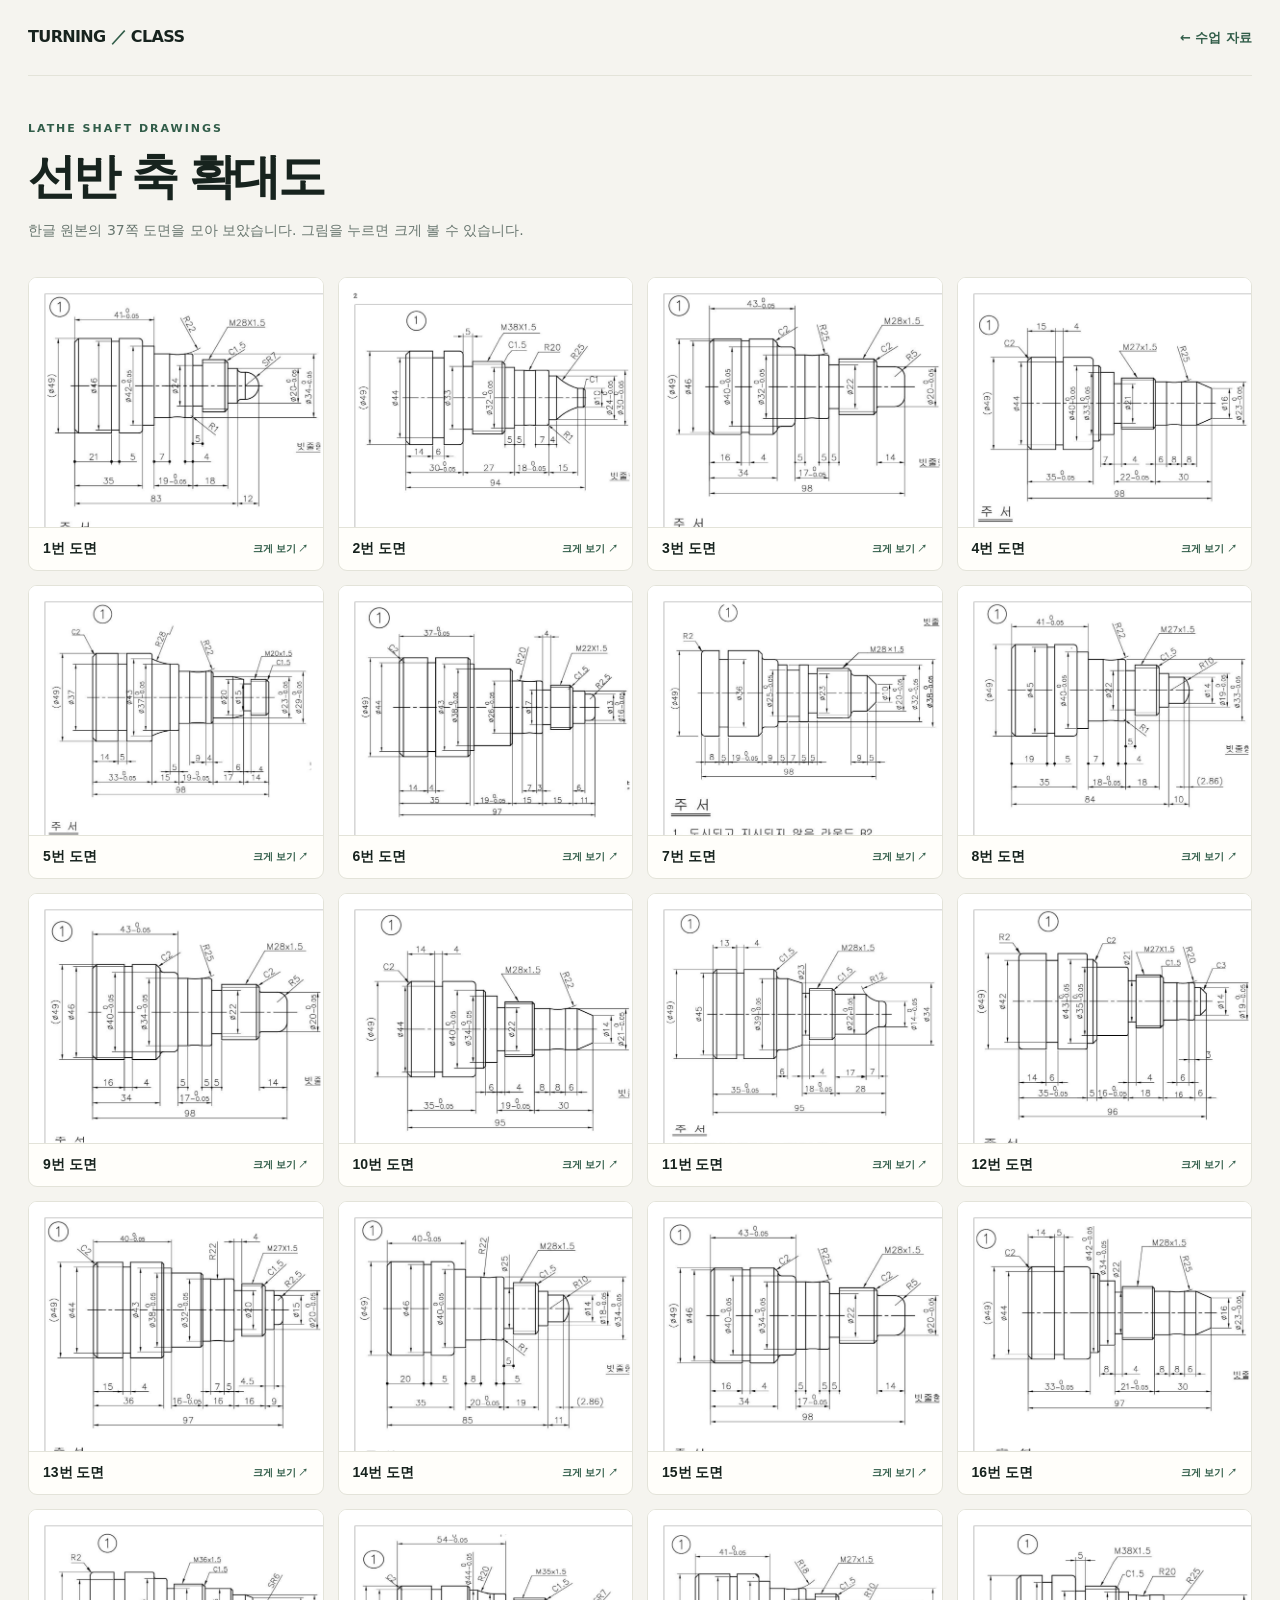
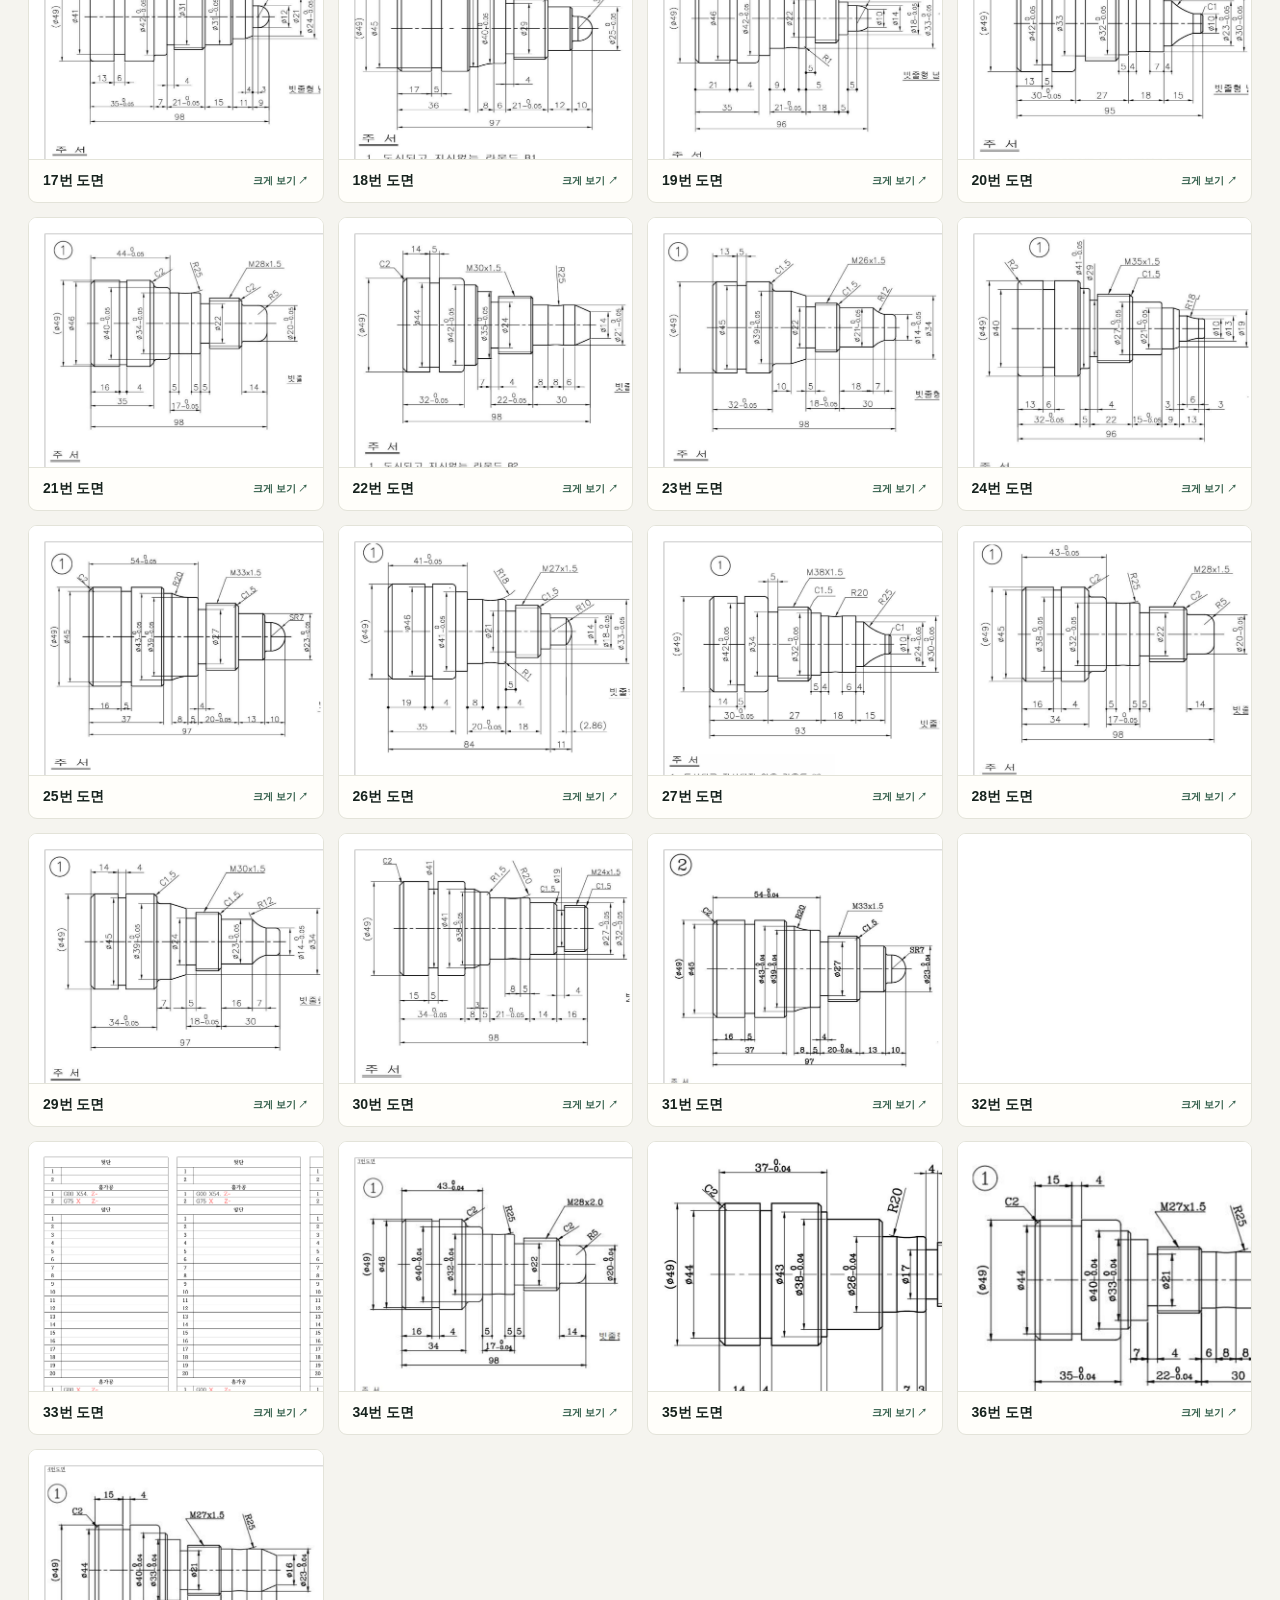
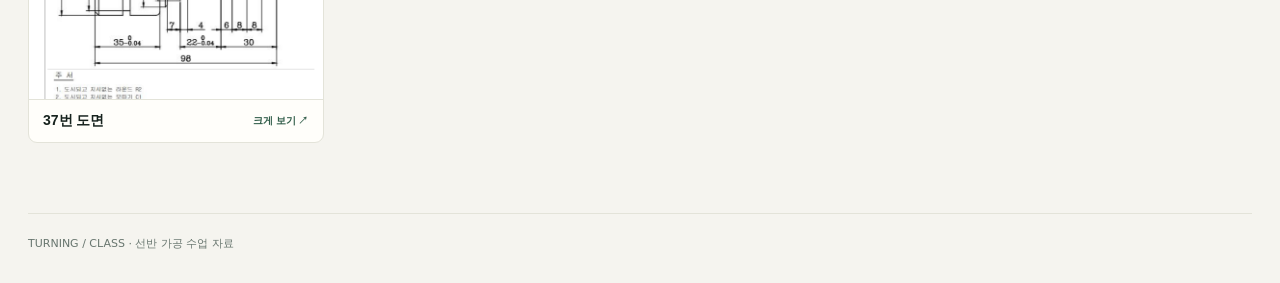
==== axis-drawing-gallery.html @ d21a0120 "Publish lathe shaft drawing gallery" ====
<!doctype html>
<html lang="ko">
<head>
<meta charset="utf-8"><meta name="viewport" content="width=device-width,initial-scale=1"><meta name="theme-color" content="#14251f">
<title>선반 축 확대도 | TURNING CLASS</title>
<style>
:root{--ink:#17231e;--muted:#68766f;--paper:#f5f4ef;--card:#fffefa;--line:#e3e3d9;--green:#315d49;--lime:#c9df8a}*{box-sizing:border-box}body{margin:0;background:var(--paper);color:var(--ink);font-family:Inter,"Pretendard","Noto Sans KR",system-ui,sans-serif}.shell{max-width:1280px;margin:auto;padding:0 28px}a{color:inherit;text-decoration:none}.topbar{height:76px;border-bottom:1px solid var(--line);display:flex;align-items:center;justify-content:space-between}.brand{font-weight:800;letter-spacing:-.04em}.brand b{color:var(--green)}.back{font-size:13px;color:var(--green);font-weight:700}.intro{padding:46px 0 26px}.eyebrow{font-size:11px;letter-spacing:.18em;text-transform:uppercase;font-weight:800;color:var(--green)}h1{font-size:clamp(32px,5vw,48px);letter-spacing:-.07em;margin:10px 0}.intro p{color:var(--muted);font-size:14px;line-height:1.7;margin:0}.gallery{display:grid;grid-template-columns:repeat(4,minmax(0,1fr));gap:14px;padding:8px 0 70px}.item{border:1px solid var(--line);background:var(--card);border-radius:9px;overflow:hidden;cursor:pointer;text-align:left;color:inherit;padding:0;transition:.18s}.item:hover{transform:translateY(-3px);border-color:#9eae9d;box-shadow:0 8px 22px #192d2010}.thumb{height:250px;display:grid;place-items:center;background:#fff;border-bottom:1px solid var(--line);overflow:hidden}.thumb img{width:100%;height:100%;object-fit:contain}.label{display:flex;justify-content:space-between;align-items:center;padding:12px 14px}.label strong{font-size:14px}.label span{font-size:10px;color:var(--green);font-weight:750}.modal{position:fixed;inset:0;background:#101814ed;display:none;align-items:center;justify-content:center;padding:24px;z-index:10}.modal.open{display:flex}.modal img{max-width:min(96vw,1500px);max-height:88vh;object-fit:contain;background:white;border-radius:4px}.close{position:absolute;top:18px;right:24px;border:1px solid #ffffff66;background:transparent;color:white;border-radius:50%;width:42px;height:42px;font-size:22px;cursor:pointer}.caption{position:absolute;bottom:12px;color:white;font-size:13px}.footer{border-top:1px solid var(--line);padding:22px 0 32px;color:var(--muted);font-size:11px}@media(max-width:900px){.gallery{grid-template-columns:repeat(3,minmax(0,1fr))}}@media(max-width:620px){.shell{padding:0 16px}.topbar{height:64px}.gallery{grid-template-columns:repeat(2,minmax(0,1fr));gap:9px}.thumb{height:190px}.intro{padding-top:34px}.modal{padding:12px}}
</style>
</head><body><div class="shell"><header class="topbar"><a class="brand" href="index.html">TURNING <b>／</b> CLASS</a><a class="back" href="index.html#learn">← 수업 자료</a></header><main><section class="intro"><div class="eyebrow">Lathe shaft drawings</div><h1>선반 축 확대도</h1><p>한글 원본의 37쪽 도면을 모아 보았습니다. 그림을 누르면 크게 볼 수 있습니다.</p></section><section class="gallery" id="gallery" aria-label="선반 축 확대도 모음"></section></main><footer class="footer">TURNING / CLASS · 선반 가공 수업 자료</footer></div><div class="modal" id="modal" role="dialog" aria-modal="true" aria-label="확대 도면"><button class="close" id="close" aria-label="닫기">×</button><img id="large" alt=""><div class="caption" id="caption"></div></div>
<script>
const gallery=document.getElementById('gallery'),modal=document.getElementById('modal'),large=document.getElementById('large'),caption=document.getElementById('caption');
for(let n=1;n<=37;n++){const number=String(n).padStart(2,'0'),src=`axis-drawing-${number}.png`,button=document.createElement('button');button.className='item';button.type='button';button.setAttribute('aria-label',`${n}번 축 확대도 크게 보기`);button.innerHTML=`<div class="thumb"><img src="${src}" alt="${n}번 선반 축 확대도" loading="lazy"></div><div class="label"><strong>${n}번 도면</strong><span>크게 보기 ↗</span></div>`;button.addEventListener('click',()=>{large.src=src;large.alt=`${n}번 선반 축 확대도`;caption.textContent=`${n}번 선반 축 확대도`;modal.classList.add('open');document.getElementById('close').focus()});gallery.appendChild(button)}
function closeModal(){modal.classList.remove('open');large.src=''}document.getElementById('close').addEventListener('click',closeModal);modal.addEventListener('click',e=>{if(e.target===modal)closeModal()});document.addEventListener('keydown',e=>{if(e.key==='Escape')closeModal()});
</script></body></html>
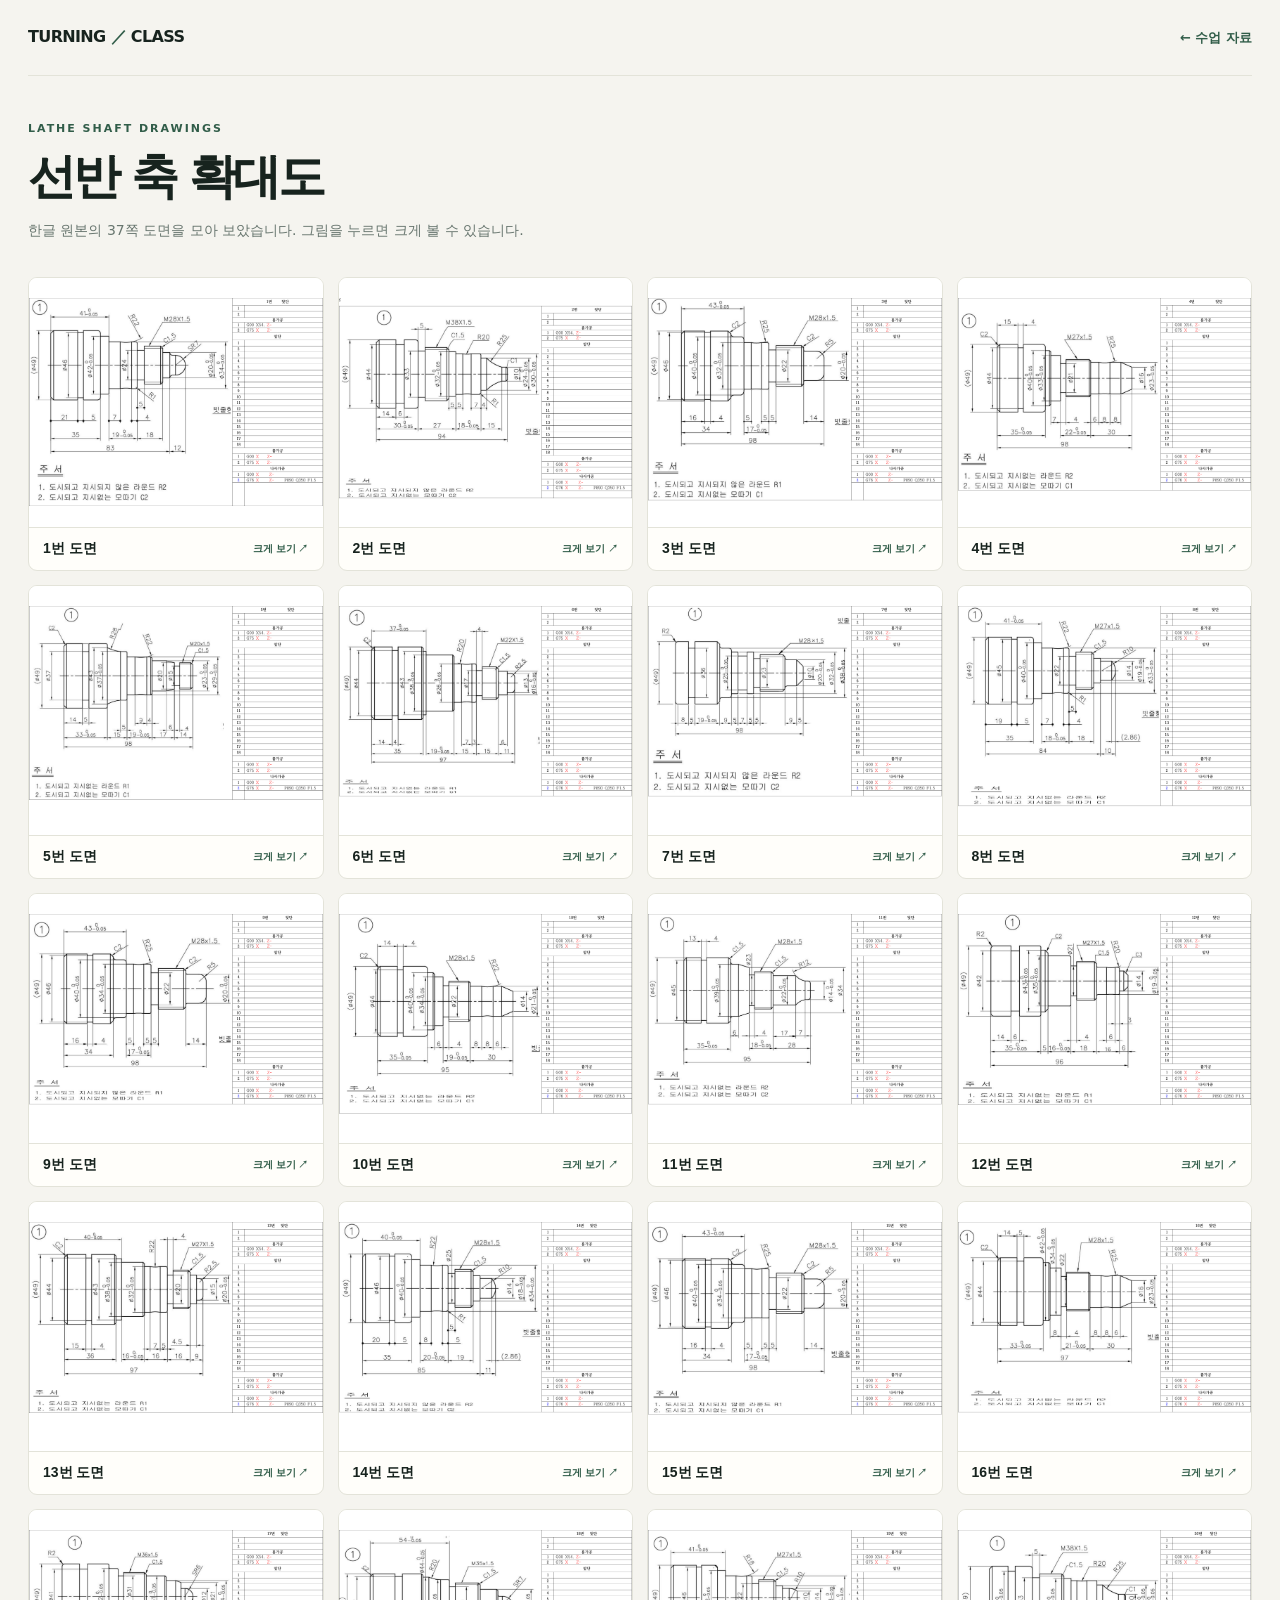
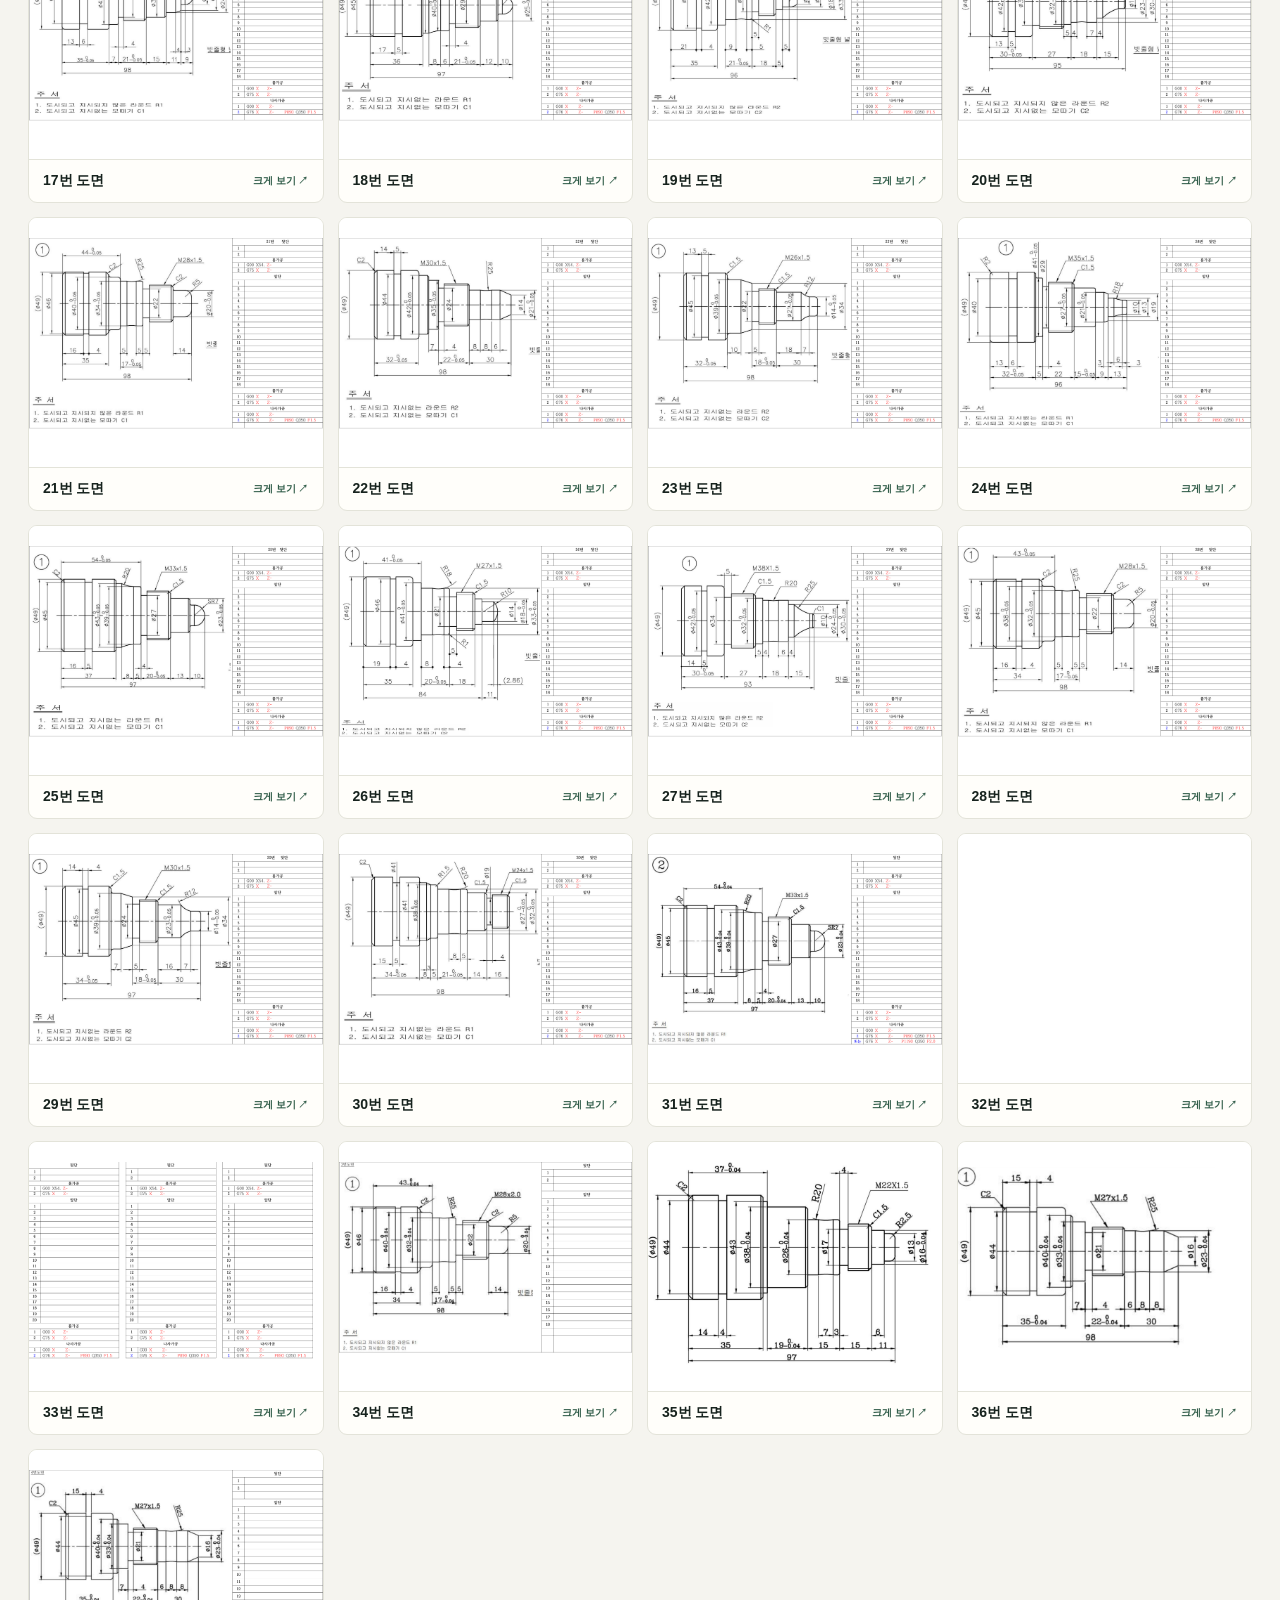
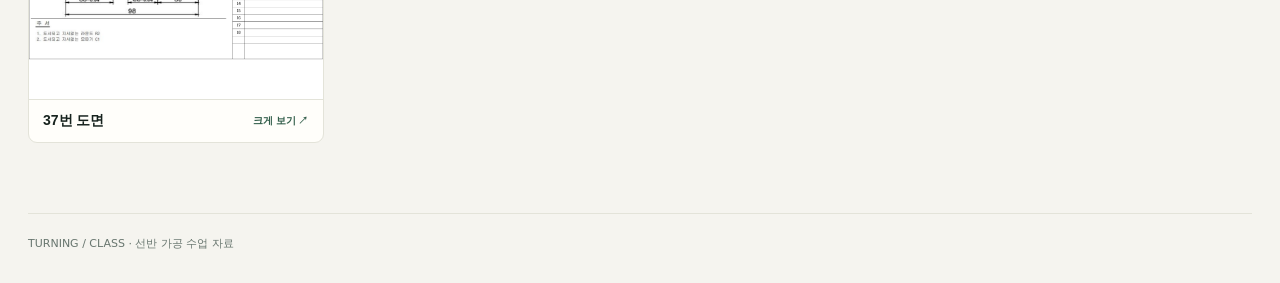
==== commit 792aab97: "Refresh full shaft drawing page images" ====
--- a/axis-drawing-gallery.html
+++ b/axis-drawing-gallery.html
@@ -9,6 +9,7 @@
 </head><body><div class="shell"><header class="topbar"><a class="brand" href="index.html">TURNING <b>／</b> CLASS</a><a class="back" href="index.html#learn">← 수업 자료</a></header><main><section class="intro"><div class="eyebrow">Lathe shaft drawings</div><h1>선반 축 확대도</h1><p>한글 원본의 37쪽 도면을 모아 보았습니다. 그림을 누르면 크게 볼 수 있습니다.</p></section><section class="gallery" id="gallery" aria-label="선반 축 확대도 모음"></section></main><footer class="footer">TURNING / CLASS · 선반 가공 수업 자료</footer></div><div class="modal" id="modal" role="dialog" aria-modal="true" aria-label="확대 도면"><button class="close" id="close" aria-label="닫기">×</button><img id="large" alt=""><div class="caption" id="caption"></div></div>
 <script>
 const gallery=document.getElementById('gallery'),modal=document.getElementById('modal'),large=document.getElementById('large'),caption=document.getElementById('caption');
-for(let n=1;n<=37;n++){const number=String(n).padStart(2,'0'),src=`axis-drawing-${number}.png`,button=document.createElement('button');button.className='item';button.type='button';button.setAttribute('aria-label',`${n}번 축 확대도 크게 보기`);button.innerHTML=`<div class="thumb"><img src="${src}" alt="${n}번 선반 축 확대도" loading="lazy"></div><div class="label"><strong>${n}번 도면</strong><span>크게 보기 ↗</span></div>`;button.addEventListener('click',()=>{large.src=src;large.alt=`${n}번 선반 축 확대도`;caption.textContent=`${n}번 선반 축 확대도`;modal.classList.add('open');document.getElementById('close').focus()});gallery.appendChild(button)}
+for(let n=1;n<=37;n++){const number=String(n).padStart(2,'0'),src=`axis-sheet-${number}.png`,button=document.createElement('button');button.className='item';button.type='button';button.setAttribute('aria-label',`${n}번 축 확대도 크게 보기`);button.innerHTML=`<div class="thumb"><img src="${src}" alt="${n}번 선반 축 확대도" loading="lazy"></div><div class="label"><strong>${n}번 도면</strong><span>크게 보기 ↗</span></div>`;button.addEventListener('click',()=>{large.src=src;large.alt=`${n}번 선반 축 확대도`;caption.textContent=`${n}번 선반 축 확대도`;modal.classList.add('open');document.getElementById('close').focus()});gallery.appendChild(button)}
 function closeModal(){modal.classList.remove('open');large.src=''}document.getElementById('close').addEventListener('click',closeModal);modal.addEventListener('click',e=>{if(e.target===modal)closeModal()});document.addEventListener('keydown',e=>{if(e.key==='Escape')closeModal()});
 </script></body></html>
+
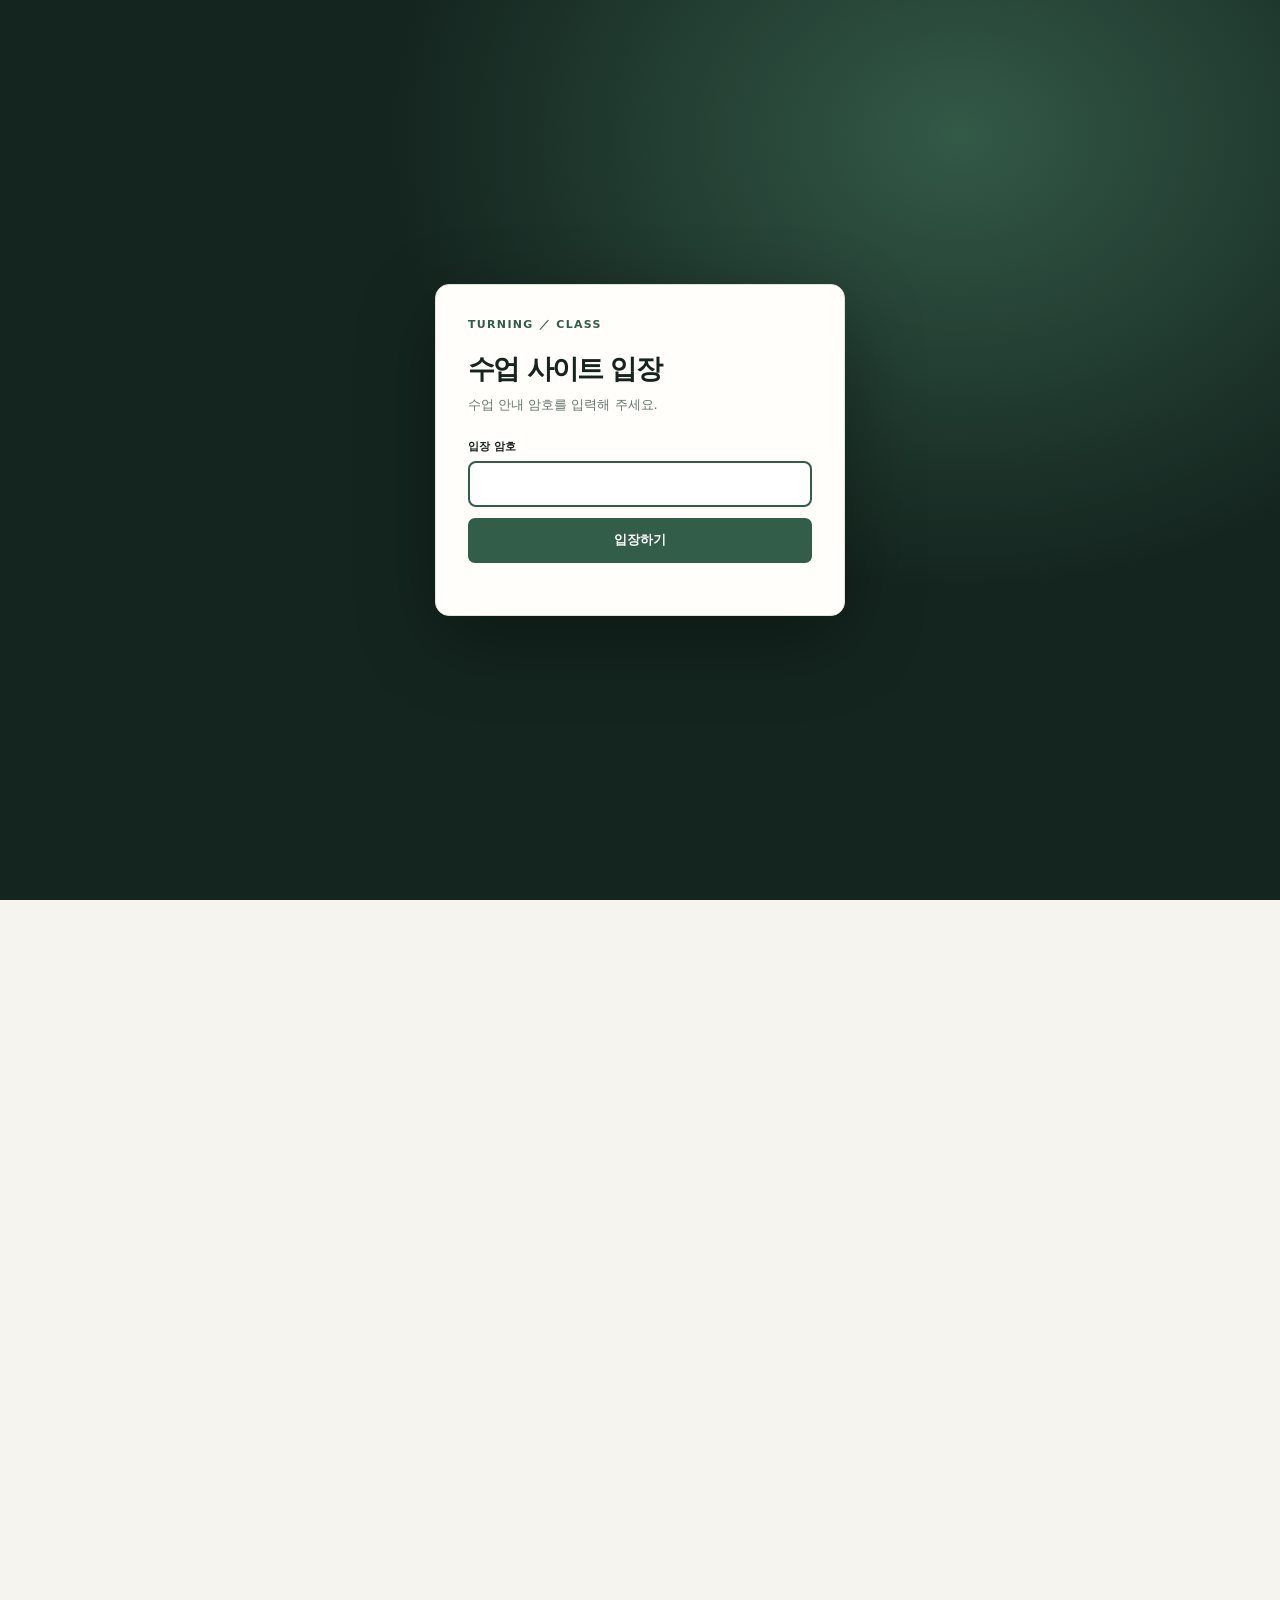
==== commit b4c3dd34: "Add classroom entry prompt and crop practice drawings" ====
--- a/axis-drawing-gallery.html
+++ b/axis-drawing-gallery.html
@@ -6,10 +6,11 @@
 <style>
 :root{--ink:#17231e;--muted:#68766f;--paper:#f5f4ef;--card:#fffefa;--line:#e3e3d9;--green:#315d49;--lime:#c9df8a}*{box-sizing:border-box}body{margin:0;background:var(--paper);color:var(--ink);font-family:Inter,"Pretendard","Noto Sans KR",system-ui,sans-serif}.shell{max-width:1280px;margin:auto;padding:0 28px}a{color:inherit;text-decoration:none}.topbar{height:76px;border-bottom:1px solid var(--line);display:flex;align-items:center;justify-content:space-between}.brand{font-weight:800;letter-spacing:-.04em}.brand b{color:var(--green)}.back{font-size:13px;color:var(--green);font-weight:700}.intro{padding:46px 0 26px}.eyebrow{font-size:11px;letter-spacing:.18em;text-transform:uppercase;font-weight:800;color:var(--green)}h1{font-size:clamp(32px,5vw,48px);letter-spacing:-.07em;margin:10px 0}.intro p{color:var(--muted);font-size:14px;line-height:1.7;margin:0}.gallery{display:grid;grid-template-columns:repeat(4,minmax(0,1fr));gap:14px;padding:8px 0 70px}.item{border:1px solid var(--line);background:var(--card);border-radius:9px;overflow:hidden;cursor:pointer;text-align:left;color:inherit;padding:0;transition:.18s}.item:hover{transform:translateY(-3px);border-color:#9eae9d;box-shadow:0 8px 22px #192d2010}.thumb{height:250px;display:grid;place-items:center;background:#fff;border-bottom:1px solid var(--line);overflow:hidden}.thumb img{width:100%;height:100%;object-fit:contain}.label{display:flex;justify-content:space-between;align-items:center;padding:12px 14px}.label strong{font-size:14px}.label span{font-size:10px;color:var(--green);font-weight:750}.modal{position:fixed;inset:0;background:#101814ed;display:none;align-items:center;justify-content:center;padding:24px;z-index:10}.modal.open{display:flex}.modal img{max-width:min(96vw,1500px);max-height:88vh;object-fit:contain;background:white;border-radius:4px}.close{position:absolute;top:18px;right:24px;border:1px solid #ffffff66;background:transparent;color:white;border-radius:50%;width:42px;height:42px;font-size:22px;cursor:pointer}.caption{position:absolute;bottom:12px;color:white;font-size:13px}.footer{border-top:1px solid var(--line);padding:22px 0 32px;color:var(--muted);font-size:11px}@media(max-width:900px){.gallery{grid-template-columns:repeat(3,minmax(0,1fr))}}@media(max-width:620px){.shell{padding:0 16px}.topbar{height:64px}.gallery{grid-template-columns:repeat(2,minmax(0,1fr));gap:9px}.thumb{height:190px}.intro{padding-top:34px}.modal{padding:12px}}
 </style>
-</head><body><div class="shell"><header class="topbar"><a class="brand" href="index.html">TURNING <b>／</b> CLASS</a><a class="back" href="index.html#learn">← 수업 자료</a></header><main><section class="intro"><div class="eyebrow">Lathe shaft drawings</div><h1>선반 축 확대도</h1><p>한글 원본의 37쪽 도면을 모아 보았습니다. 그림을 누르면 크게 볼 수 있습니다.</p></section><section class="gallery" id="gallery" aria-label="선반 축 확대도 모음"></section></main><footer class="footer">TURNING / CLASS · 선반 가공 수업 자료</footer></div><div class="modal" id="modal" role="dialog" aria-modal="true" aria-label="확대 도면"><button class="close" id="close" aria-label="닫기">×</button><img id="large" alt=""><div class="caption" id="caption"></div></div>
+<script>try{if(localStorage.getItem("turning-class-entry-access")!=="ok")document.documentElement.classList.add("classroom-gate-pending")}catch(e){document.documentElement.classList.add("classroom-gate-pending")}</script><link rel="stylesheet" href="classroom-gate.css"><script src="classroom-gate.js" defer></script></head><body><div class="shell"><header class="topbar"><a class="brand" href="index.html">TURNING <b>／</b> CLASS</a><a class="back" href="index.html#learn">← 수업 자료</a></header><main><section class="intro"><div class="eyebrow">Lathe shaft drawings</div><h1>선반 축 확대도</h1><p>한글 원본의 37쪽 도면을 모아 보았습니다. 그림을 누르면 크게 볼 수 있습니다.</p></section><section class="gallery" id="gallery" aria-label="선반 축 확대도 모음"></section></main><footer class="footer">TURNING / CLASS · 선반 가공 수업 자료</footer></div><div class="modal" id="modal" role="dialog" aria-modal="true" aria-label="확대 도면"><button class="close" id="close" aria-label="닫기">×</button><img id="large" alt=""><div class="caption" id="caption"></div></div>
 <script>
 const gallery=document.getElementById('gallery'),modal=document.getElementById('modal'),large=document.getElementById('large'),caption=document.getElementById('caption');
 for(let n=1;n<=37;n++){const number=String(n).padStart(2,'0'),src=`axis-sheet-${number}.png`,button=document.createElement('button');button.className='item';button.type='button';button.setAttribute('aria-label',`${n}번 축 확대도 크게 보기`);button.innerHTML=`<div class="thumb"><img src="${src}" alt="${n}번 선반 축 확대도" loading="lazy"></div><div class="label"><strong>${n}번 도면</strong><span>크게 보기 ↗</span></div>`;button.addEventListener('click',()=>{large.src=src;large.alt=`${n}번 선반 축 확대도`;caption.textContent=`${n}번 선반 축 확대도`;modal.classList.add('open');document.getElementById('close').focus()});gallery.appendChild(button)}
 function closeModal(){modal.classList.remove('open');large.src=''}document.getElementById('close').addEventListener('click',closeModal);modal.addEventListener('click',e=>{if(e.target===modal)closeModal()});document.addEventListener('keydown',e=>{if(e.key==='Escape')closeModal()});
 </script></body></html>
 
+
--- a/classroom-gate.css
+++ b/classroom-gate.css
@@ -0,0 +1,2 @@
+html.classroom-gate-pending,html.classroom-gate-pending body{overflow:hidden!important}html.classroom-gate-pending body>*:not(#classroom-gate):not(#classroom-lock-button){visibility:hidden!important;pointer-events:none!important}#classroom-gate{position:fixed;inset:0;z-index:99999;display:grid;place-items:center;padding:22px;background:radial-gradient(ellipse at 75% 15%,#335947 0,transparent 42%),#14251f;color:#17231e;font-family:Inter,"Pretendard","Noto Sans KR",system-ui,sans-serif;visibility:visible!important;pointer-events:auto!important}#classroom-gate *{box-sizing:border-box}#classroom-gate .gate-card{width:min(100%,410px);background:#fffefa;border:1px solid #dfe4d9;border-radius:14px;padding:32px;box-shadow:0 24px 80px #0005}#classroom-gate .gate-brand{font-size:11px;letter-spacing:.12em;color:#315d49;font-weight:900}#classroom-gate h1{font-size:27px;letter-spacing:-.06em;margin:19px 0 7px}#classroom-gate p{font-size:13px;line-height:1.7;color:#68766f;margin:0 0 22px}#classroom-gate label{display:block;font-size:11px;font-weight:800;margin-bottom:7px}#classroom-gate input{width:100%;height:46px;border:1px solid #d7ddd3;border-radius:7px;padding:0 12px;font:inherit;font-size:14px;outline-color:#315d49}#classroom-gate button{width:100%;height:45px;margin-top:11px;border:0;border-radius:7px;background:#315d49;color:white;font-size:13px;font-weight:850;cursor:pointer}#classroom-gate .gate-error{height:20px;padding-top:7px;color:#a9443e;font-size:11px}#classroom-lock-button{position:fixed;right:15px;bottom:14px;z-index:9999;border:1px solid #cfd8ce;border-radius:20px;background:#fffefaee;color:#315d49;padding:8px 12px;font:750 10px/1 "Pretendard","Noto Sans KR",system-ui,sans-serif;cursor:pointer;box-shadow:0 3px 12px #12251a18}html.classroom-gate-pending #classroom-lock-button{display:none}
+
